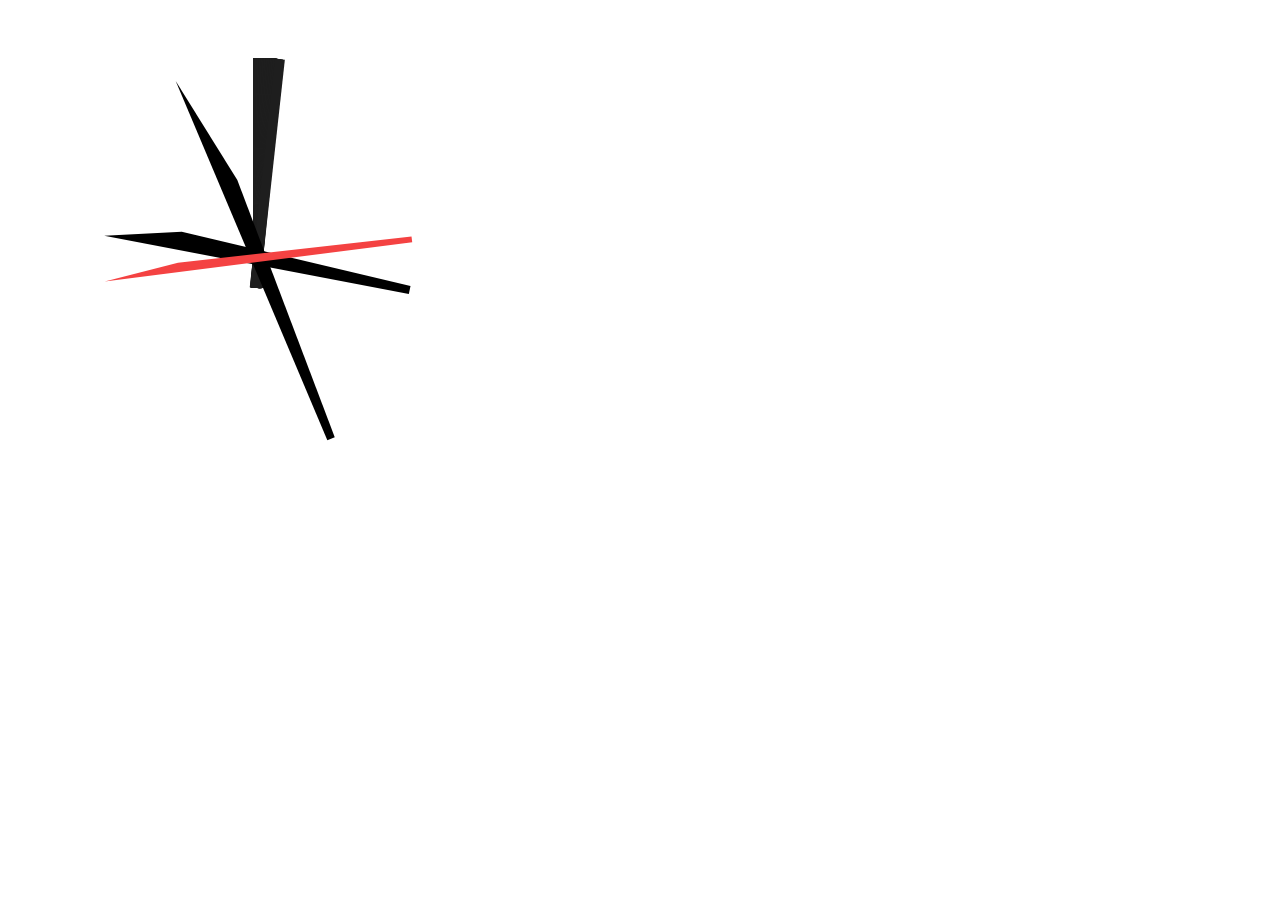
==== 00_ca/01_swiss_railway_clock_written/index.html @ 2ccc4b75 "Updated file structure. Added in new sketches." ====
<!--
Creative Coding
Author: Cillian Tighe
Student No: N00152737
P5
-->
<!DOCTYPE html>
<html lang="en">

<head>
  <meta charset="utf-8">
  <meta http-equiv="X-UA-Compatible" content="IE=edge">
  <meta name="viewport" content="width=device-width, initial-scale=1">

  <title>Generative Design</title>

  <script src="p5.min.js"></script>

</head>

<body>
  <script src="original.js"></script>
</body>

</html>
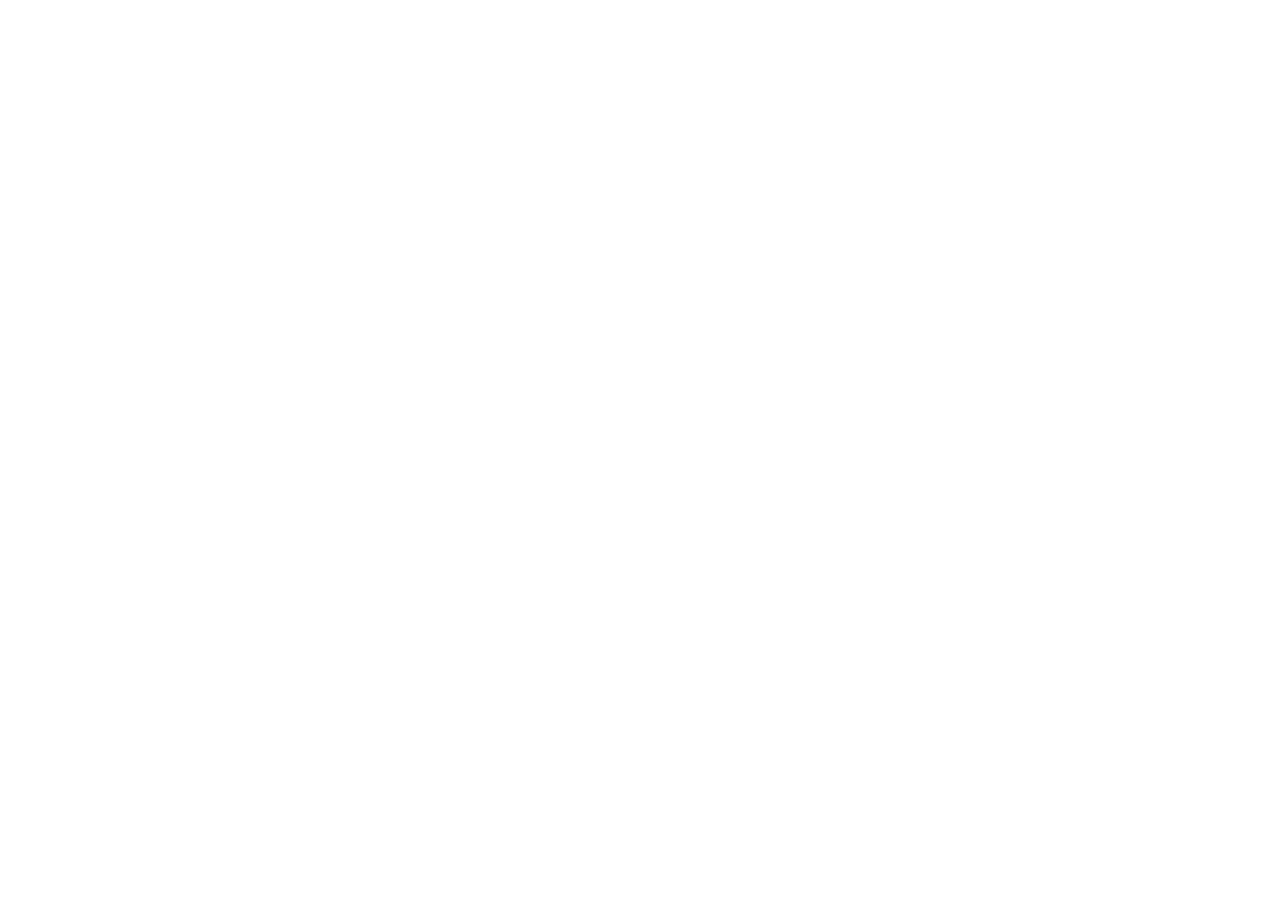
==== commit 7dd97bdd: "Restructured folder system" ====
--- a/00_ca/01_swiss_railway_clock_written/index.html
+++ b/00_ca/01_swiss_railway_clock_written/index.html
@@ -14,7 +14,7 @@
 
   <title>Generative Design</title>
 
-  <script src="p5.min.js"></script>
+  <script src="https://cdnjs.cloudflare.com/ajax/libs/p5.js/0.7.3/p5.min.js"></script>
 
 </head>
 
